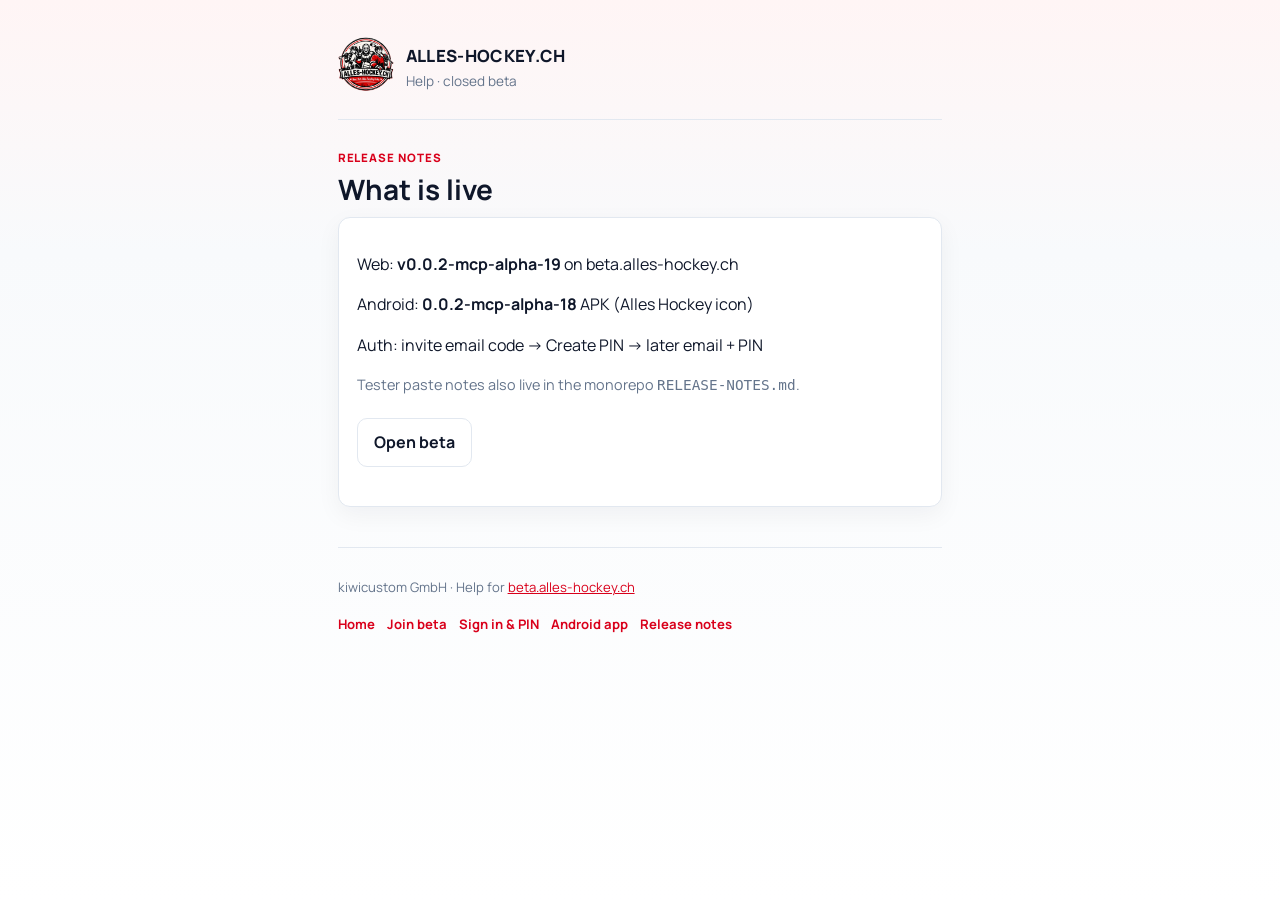
==== docs/release-notes.html @ 779bef61 "chore(help): initial Alles Hockey help-site" ====
<!DOCTYPE html>
<html lang="en">
<head>
  <meta charset="utf-8" />
  <meta name="viewport" content="width=device-width, initial-scale=1" />
  <title>Release notes — Alles Hockey Help</title>
  <meta name="description" content="Alles Hockey beta help: invite, PIN, and app install." />
  <link rel="canonical" href="https://help.alles-hockey.ch/docs/release-notes.html" />
  <meta name="theme-color" content="#d9001b" />
  <link rel="icon" href="/assets/brand/alles-hockey-64.png" />
  <link rel="preconnect" href="https://fonts.googleapis.com" />
  <link rel="preconnect" href="https://fonts.gstatic.com" crossorigin />
  <link href="https://fonts.googleapis.com/css2?family=Manrope:wght@500;700;800&display=swap" rel="stylesheet" />
  <link rel="stylesheet" href="/css/site.css" />
</head>
<body>
  <div class="wrap">
    <header class="site-header">
      <a href="/"><img src="/assets/brand/alles-hockey-192.png" alt="" width="56" height="56" /></a>
      <div>
        <div class="site-header__brand">ALLES-HOCKEY.CH</div>
        <p class="site-header__sub">Help · closed beta</p>
      </div>
    </header>
    <main>

      <p class="kicker">Release notes</p>
      <h1>What is live</h1>
      <div class="card">
        <p>Web: <strong>v0.0.2-mcp-alpha-19</strong> on beta.alles-hockey.ch</p>
        <p>Android: <strong>0.0.2-mcp-alpha-18</strong> APK (Alles Hockey icon)</p>
        <p>Auth: invite email code → Create PIN → later email + PIN</p>
        <p class="note">Tester paste notes also live in the monorepo <code>RELEASE-NOTES.md</code>.</p>
        <p><a class="btn btn--ghost" href="https://beta.alles-hockey.ch">Open beta</a></p>
      </div>

    </main>
    <footer class="site-footer">
      <p>kiwicustom GmbH · Help for <a href="https://beta.alles-hockey.ch">beta.alles-hockey.ch</a></p>
      <p class="nav-links">
        <a href="/">Home</a>
        <a href="/help/join.html">Join beta</a>
        <a href="/help/sign-in.html">Sign in &amp; PIN</a>
        <a href="/help/install-android.html">Android app</a>
        <a href="/docs/release-notes.html">Release notes</a>
      </p>
    </footer>
  </div>
</body>
</html>
---- css/site.css ----
:root {
  --ah-red: #d9001b;
  --ah-ink: #0f172a;
  --ah-muted: #64748b;
  --ah-paper: #ffffff;
  --ah-bg: #f8fafc;
  --ah-border: #e2e8f0;
  --font: "Manrope", system-ui, -apple-system, sans-serif;
  --max: 40rem;
  --radius: 12px;
}
* { box-sizing: border-box; }
html { scroll-behavior: smooth; }
body {
  margin: 0;
  font-family: var(--font);
  color: var(--ah-ink);
  background: linear-gradient(180deg, #fff5f5 0%, var(--ah-bg) 28%, #fff 100%);
  line-height: 1.55;
  min-height: 100vh;
}
a { color: var(--ah-red); }
.wrap { max-width: var(--max); margin: 0 auto; padding: 1.25rem 1.1rem 3rem; }
.site-header {
  display: flex; align-items: center; gap: 0.75rem;
  padding: 1rem 0 1.25rem; border-bottom: 1px solid var(--ah-border);
  margin-bottom: 1.5rem;
}
.site-header img { width: 56px; height: 56px; border-radius: 12px; }
.site-header__brand { font-weight: 800; letter-spacing: 0.02em; font-size: 1.05rem; }
.site-header__sub { color: var(--ah-muted); font-size: 0.85rem; margin: 0.15rem 0 0; }
.kicker {
  display: inline-block; font-size: 0.72rem; font-weight: 800;
  letter-spacing: 0.08em; text-transform: uppercase; color: var(--ah-red); margin: 0 0 0.4rem;
}
h1 { font-size: 1.75rem; line-height: 1.2; margin: 0 0 0.65rem; }
h2 { font-size: 1.2rem; margin: 1.75rem 0 0.5rem; }
.lead { color: #334155; font-size: 1.02rem; margin: 0 0 1rem; }
.card {
  background: var(--ah-paper); border: 1px solid var(--ah-border);
  border-radius: var(--radius); padding: 1.1rem 1.15rem; margin: 0 0 1rem;
  box-shadow: 0 8px 24px rgb(15 23 42 / 0.05);
}
.steps { list-style: none; padding: 0; margin: 0.75rem 0 0; }
.steps li {
  display: grid; grid-template-columns: 1.75rem 1fr; gap: 0.65rem;
  align-items: start; margin: 0 0 0.75rem;
}
.steps .num {
  width: 1.75rem; height: 1.75rem; border-radius: 999px;
  background: var(--ah-red); color: #fff; font-weight: 800; font-size: 0.85rem;
  display: grid; place-items: center;
}
.btn {
  display: inline-block; background: var(--ah-red); color: #fff !important;
  text-decoration: none; font-weight: 700; padding: 0.7rem 1rem;
  border-radius: 10px; margin: 0.35rem 0.35rem 0.35rem 0;
}
.btn--ghost {
  background: #fff; color: var(--ah-ink) !important;
  border: 1px solid var(--ah-border);
}
.note { font-size: 0.9rem; color: var(--ah-muted); margin: 0.75rem 0 0; }
.nav-links { display: flex; flex-wrap: wrap; gap: 0.75rem; margin: 1rem 0 0; }
.nav-links a { font-weight: 700; text-decoration: none; }
.site-footer {
  margin-top: 2.5rem; padding-top: 1rem; border-top: 1px solid var(--ah-border);
  font-size: 0.82rem; color: var(--ah-muted);
}
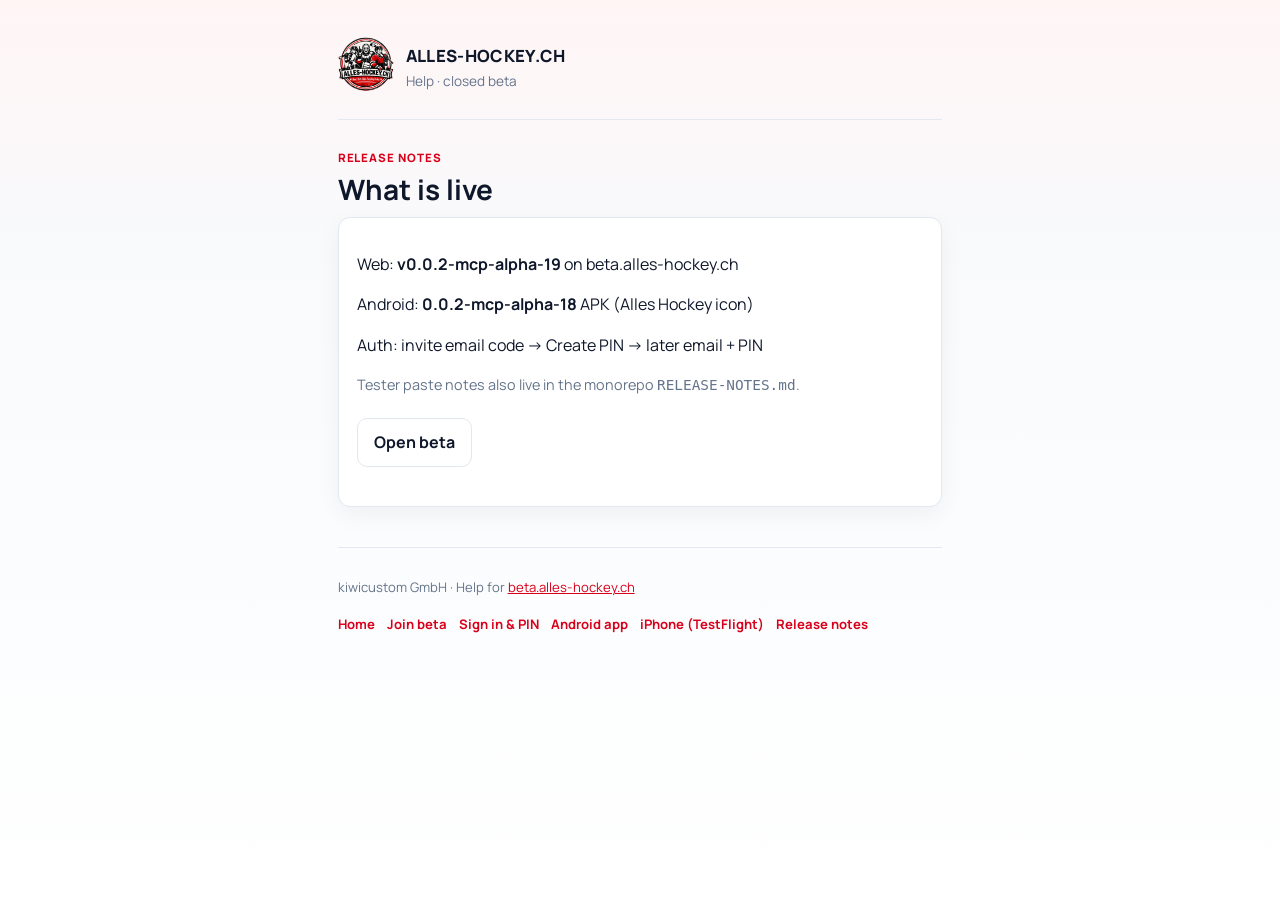
==== commit 05715109: "chore(help): publish Alles Hockey help-site" ====
--- a/docs/release-notes.html
+++ b/docs/release-notes.html
@@ -42,6 +42,7 @@
         <a href="/help/join.html">Join beta</a>
         <a href="/help/sign-in.html">Sign in &amp; PIN</a>
         <a href="/help/install-android.html">Android app</a>
+        <a href="/help/install-ios.html">iPhone (TestFlight)</a>
         <a href="/docs/release-notes.html">Release notes</a>
       </p>
     </footer>
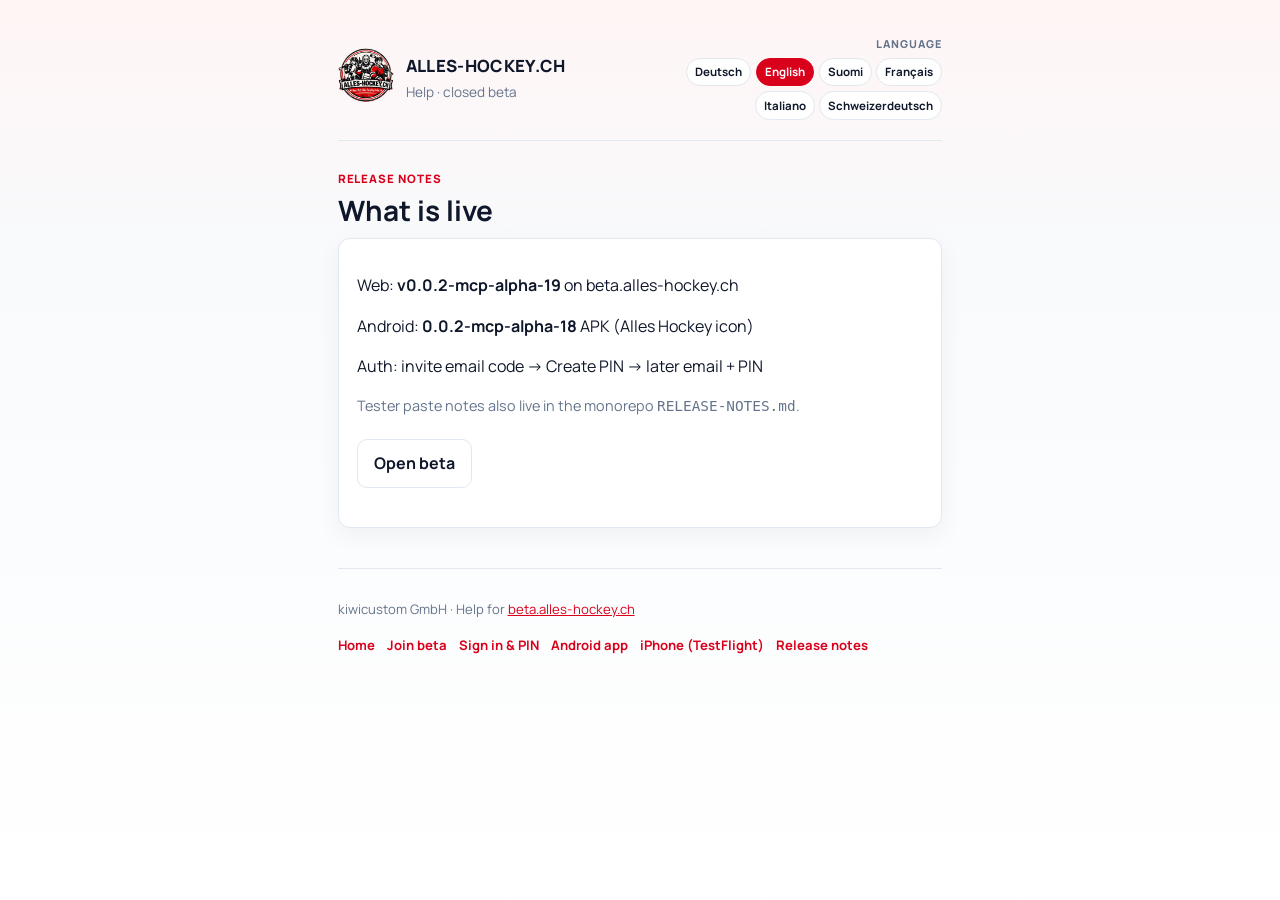
==== commit f189bad4: "chore(help): publish Alles Hockey help-site" ====
--- a/docs/release-notes.html
+++ b/docs/release-notes.html
@@ -1,10 +1,10 @@
 <!DOCTYPE html>
-<html lang="en">
+<html lang="de">
 <head>
   <meta charset="utf-8" />
   <meta name="viewport" content="width=device-width, initial-scale=1" />
-  <title>Release notes — Alles Hockey Help</title>
-  <meta name="description" content="Alles Hockey beta help: invite, PIN, and app install." />
+  <title>Release notes — Alles Hockey Hilfe</title>
+  <meta name="description" content="Alles Hockey Beta-Hilfe: Einladung, PIN und App-Installation." />
   <link rel="canonical" href="https://help.alles-hockey.ch/docs/release-notes.html" />
   <meta name="theme-color" content="#d9001b" />
   <link rel="icon" href="/assets/brand/alles-hockey-64.png" />
@@ -13,39 +13,44 @@
   <link href="https://fonts.googleapis.com/css2?family=Manrope:wght@500;700;800&display=swap" rel="stylesheet" />
   <link rel="stylesheet" href="/css/site.css" />
 </head>
-<body>
+<body data-page="notes">
   <div class="wrap">
     <header class="site-header">
-      <a href="/"><img src="/assets/brand/alles-hockey-192.png" alt="" width="56" height="56" /></a>
-      <div>
-        <div class="site-header__brand">ALLES-HOCKEY.CH</div>
-        <p class="site-header__sub">Help · closed beta</p>
+      <div class="site-header__brand-row">
+        <a href="/"><img src="/assets/brand/alles-hockey-192.png" alt="" width="56" height="56" /></a>
+        <div>
+          <div class="site-header__brand">ALLES-HOCKEY.CH</div>
+          <p class="site-header__sub" data-i18n="header.sub">Hilfe · geschlossene Beta</p>
+        </div>
       </div>
+      <div id="lang-switch" class="lang-switch"></div>
     </header>
     <main>
 
-      <p class="kicker">Release notes</p>
-      <h1>What is live</h1>
+      <p class="kicker" data-i18n="notes.kicker">Release notes</p>
+      <h1 data-i18n="notes.title">Was live ist</h1>
       <div class="card">
-        <p>Web: <strong>v0.0.2-mcp-alpha-19</strong> on beta.alles-hockey.ch</p>
-        <p>Android: <strong>0.0.2-mcp-alpha-18</strong> APK (Alles Hockey icon)</p>
-        <p>Auth: invite email code → Create PIN → later email + PIN</p>
-        <p class="note">Tester paste notes also live in the monorepo <code>RELEASE-NOTES.md</code>.</p>
-        <p><a class="btn btn--ghost" href="https://beta.alles-hockey.ch">Open beta</a></p>
+        <p data-i18n-html="notes.web">Web: <strong>v0.0.2-mcp-alpha-19</strong> auf beta.alles-hockey.ch</p>
+        <p data-i18n-html="notes.android">Android: <strong>0.0.2-mcp-alpha-18</strong> APK (Alles-Hockey-Icon)</p>
+        <p data-i18n="notes.auth">Auth: Einladungs-E-Mail-Code → PIN erstellen → später E-Mail + PIN</p>
+        <p class="note" data-i18n-html="notes.note">Tester-Paste-Notes stehen auch im Monorepo unter <code>RELEASE-NOTES.md</code>.</p>
+        <p><a class="btn btn--ghost" href="https://beta.alles-hockey.ch" data-i18n="notes.cta">Beta öffnen</a></p>
       </div>
 
     </main>
     <footer class="site-footer">
-      <p>kiwicustom GmbH · Help for <a href="https://beta.alles-hockey.ch">beta.alles-hockey.ch</a></p>
+      <p><span data-i18n="footer.line">kiwicustom GmbH · Hilfe für</span> <a href="https://beta.alles-hockey.ch">beta.alles-hockey.ch</a></p>
       <p class="nav-links">
-        <a href="/">Home</a>
-        <a href="/help/join.html">Join beta</a>
-        <a href="/help/sign-in.html">Sign in &amp; PIN</a>
-        <a href="/help/install-android.html">Android app</a>
-        <a href="/help/install-ios.html">iPhone (TestFlight)</a>
-        <a href="/docs/release-notes.html">Release notes</a>
+        <a href="/" data-i18n="nav.home">Start</a>
+        <a href="/help/join.html" data-i18n="nav.join">Beta beitreten</a>
+        <a href="/help/sign-in.html" data-i18n="nav.signin">Anmelden &amp; PIN</a>
+        <a href="/help/install-android.html" data-i18n="nav.android">Android-App</a>
+        <a href="/help/install-ios.html" data-i18n="nav.ios">iPhone (TestFlight)</a>
+        <a href="/docs/release-notes.html" data-i18n="nav.notes">Release notes</a>
       </p>
     </footer>
   </div>
+  <script src="/js/i18n.js"></script>
+  <script src="/js/i18n-boot.js"></script>
 </body>
 </html>
--- a/css/site.css
+++ b/css/site.css
@@ -22,11 +22,22 @@
 a { color: var(--ah-red); }
 .wrap { max-width: var(--max); margin: 0 auto; padding: 1.25rem 1.1rem 3rem; }
 .site-header {
-  display: flex; align-items: center; gap: 0.75rem;
-  padding: 1rem 0 1.25rem; border-bottom: 1px solid var(--ah-border);
+  display: flex;
+  align-items: center;
+  flex-wrap: wrap;
+  justify-content: space-between;
+  gap: 0.75rem;
+  row-gap: 0.75rem;
+  padding: 1rem 0 1.25rem;
+  border-bottom: 1px solid var(--ah-border);
   margin-bottom: 1.5rem;
 }
 .site-header img { width: 56px; height: 56px; border-radius: 12px; }
+.site-header__brand-row {
+  display: flex;
+  align-items: center;
+  gap: 0.75rem;
+}
 .site-header__brand { font-weight: 800; letter-spacing: 0.02em; font-size: 1.05rem; }
 .site-header__sub { color: var(--ah-muted); font-size: 0.85rem; margin: 0.15rem 0 0; }
 .kicker {
@@ -61,9 +72,53 @@
   border: 1px solid var(--ah-border);
 }
 .note { font-size: 0.9rem; color: var(--ah-muted); margin: 0.75rem 0 0; }
+.plain-list {
+  margin: 0.5rem 0 0;
+  padding: 0 0 0 1.15rem;
+}
+.plain-list li { margin: 0 0 0.65rem; }
 .nav-links { display: flex; flex-wrap: wrap; gap: 0.75rem; margin: 1rem 0 0; }
 .nav-links a { font-weight: 700; text-decoration: none; }
 .site-footer {
   margin-top: 2.5rem; padding-top: 1rem; border-top: 1px solid var(--ah-border);
   font-size: 0.82rem; color: var(--ah-muted);
 }
+.lang-switch {
+  display: flex;
+  flex-direction: column;
+  align-items: flex-end;
+  gap: 0.3rem;
+  margin-left: auto;
+}
+.lang-switch__label {
+  font-size: 0.68rem;
+  font-weight: 800;
+  letter-spacing: 0.1em;
+  text-transform: uppercase;
+  color: var(--ah-muted);
+}
+.lang-switch__group {
+  display: flex;
+  flex-wrap: wrap;
+  justify-content: flex-end;
+  gap: 0.3rem;
+  max-width: min(100vw - 2.2rem, 20rem);
+}
+.lang-switch__btn {
+  appearance: none;
+  border: 1px solid var(--ah-border);
+  background: #fff;
+  color: var(--ah-ink);
+  font: inherit;
+  font-size: 0.72rem;
+  font-weight: 700;
+  padding: 0.28rem 0.5rem;
+  border-radius: 999px;
+  cursor: pointer;
+}
+.lang-switch__btn:hover { border-color: #cbd5e1; }
+.lang-switch__btn.is-active {
+  background: var(--ah-red);
+  color: #fff;
+  border-color: var(--ah-red);
+}
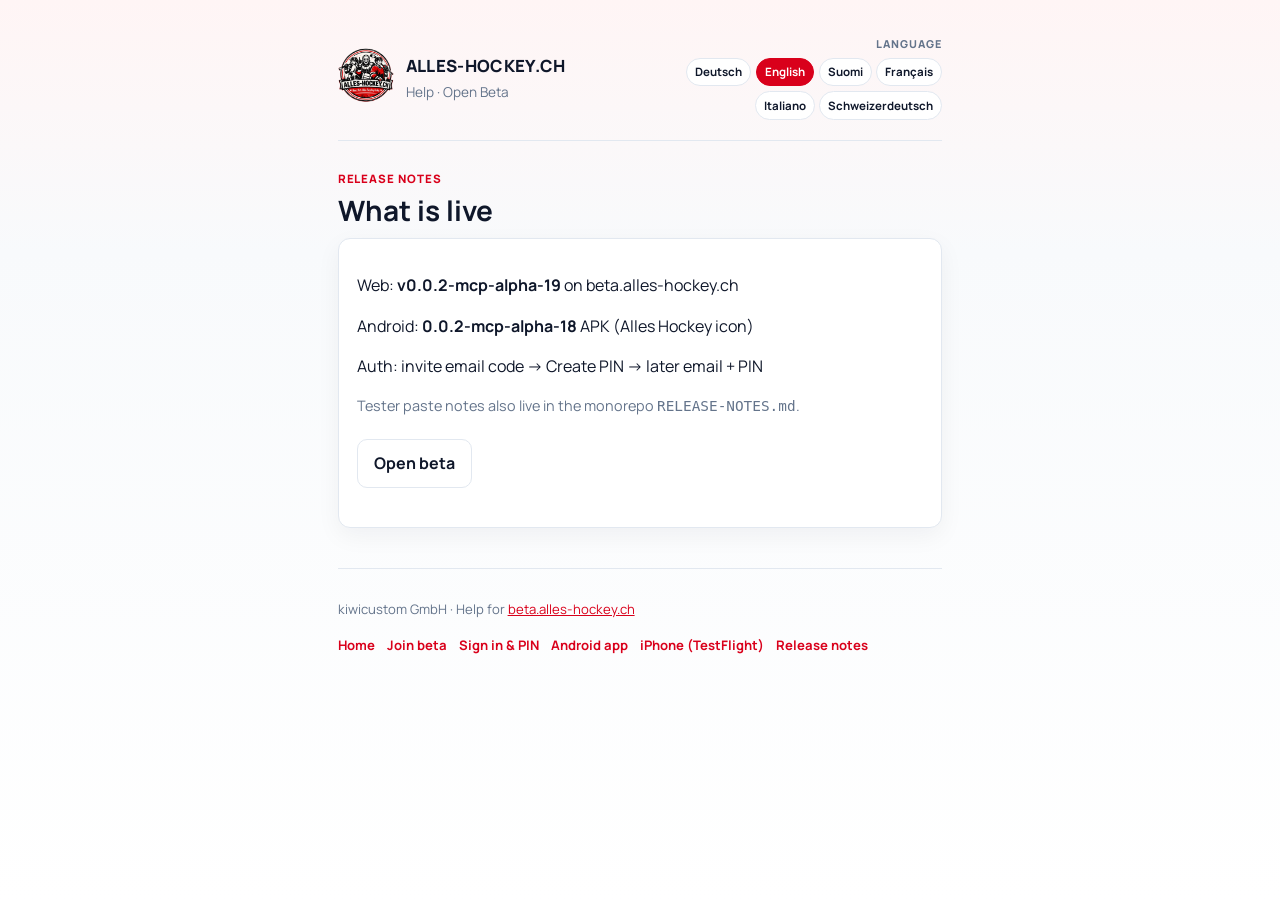
==== commit 57e59522: "chore(help): publish Alles Hockey help-site" ====
--- a/docs/release-notes.html
+++ b/docs/release-notes.html
@@ -30,7 +30,7 @@
       <p class="kicker" data-i18n="notes.kicker">Release notes</p>
       <h1 data-i18n="notes.title">Was live ist</h1>
       <div class="card">
-        <p data-i18n-html="notes.web">Web: <strong>v0.0.2-mcp-alpha-19</strong> auf beta.alles-hockey.ch</p>
+        <p data-i18n-html="notes.web">Web: <strong>v0.0.2-mcp-alpha-22</strong> auf beta.alles-hockey.ch</p>
         <p data-i18n-html="notes.android">Android: <strong>0.0.2-mcp-alpha-18</strong> APK (Alles-Hockey-Icon)</p>
         <p data-i18n="notes.auth">Auth: Einladungs-E-Mail-Code → PIN erstellen → später E-Mail + PIN</p>
         <p class="note" data-i18n-html="notes.note">Tester-Paste-Notes stehen auch im Monorepo unter <code>RELEASE-NOTES.md</code>.</p>
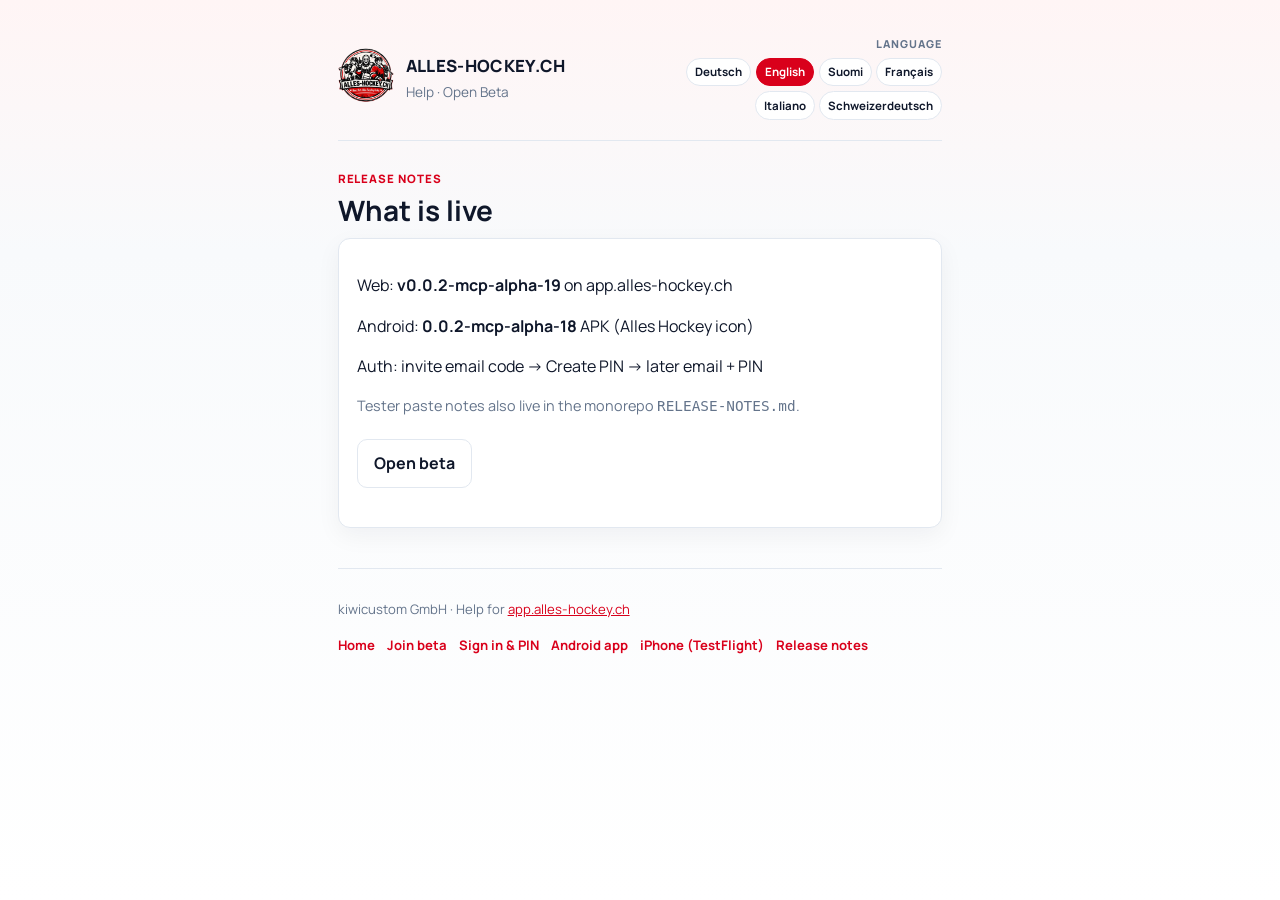
==== commit 11c43aac: "chore(help): publish Alles Hockey help-site" ====
--- a/docs/release-notes.html
+++ b/docs/release-notes.html
@@ -30,16 +30,16 @@
       <p class="kicker" data-i18n="notes.kicker">Release notes</p>
       <h1 data-i18n="notes.title">Was live ist</h1>
       <div class="card">
-        <p data-i18n-html="notes.web">Web: <strong>v0.0.2-mcp-alpha-22</strong> auf beta.alles-hockey.ch</p>
+        <p data-i18n-html="notes.web">Web: <strong>v0.0.2-mcp-alpha-22</strong> auf app.alles-hockey.ch</p>
         <p data-i18n-html="notes.android">Android: <strong>0.0.2-mcp-alpha-18</strong> APK (Alles-Hockey-Icon)</p>
         <p data-i18n="notes.auth">Auth: Einladungs-E-Mail-Code → PIN erstellen → später E-Mail + PIN</p>
         <p class="note" data-i18n-html="notes.note">Tester-Paste-Notes stehen auch im Monorepo unter <code>RELEASE-NOTES.md</code>.</p>
-        <p><a class="btn btn--ghost" href="https://beta.alles-hockey.ch" data-i18n="notes.cta">Beta öffnen</a></p>
+        <p><a class="btn btn--ghost" href="https://app.alles-hockey.ch" data-i18n="notes.cta">Beta öffnen</a></p>
       </div>
 
     </main>
     <footer class="site-footer">
-      <p><span data-i18n="footer.line">kiwicustom GmbH · Hilfe für</span> <a href="https://beta.alles-hockey.ch">beta.alles-hockey.ch</a></p>
+      <p><span data-i18n="footer.line">kiwicustom GmbH · Hilfe für</span> <a href="https://app.alles-hockey.ch">app.alles-hockey.ch</a></p>
       <p class="nav-links">
         <a href="/" data-i18n="nav.home">Start</a>
         <a href="/help/join.html" data-i18n="nav.join">Beta beitreten</a>
